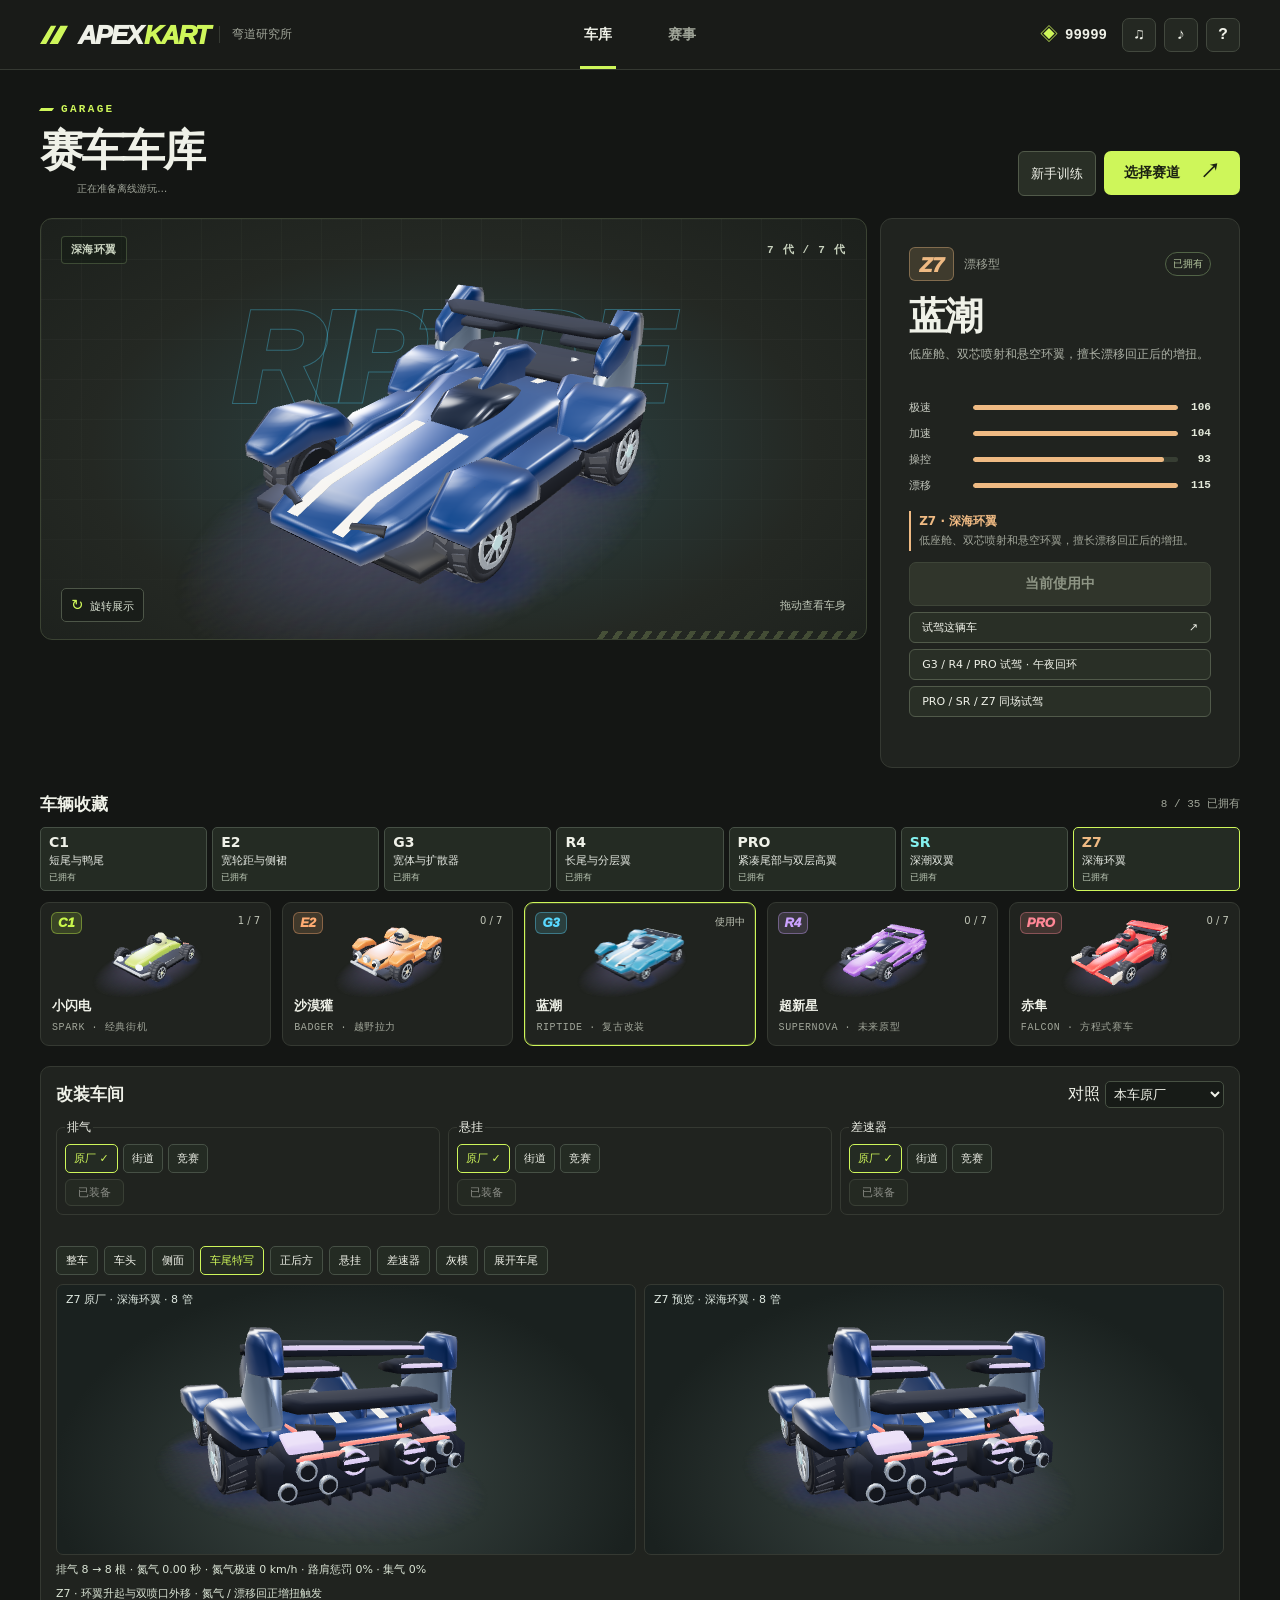
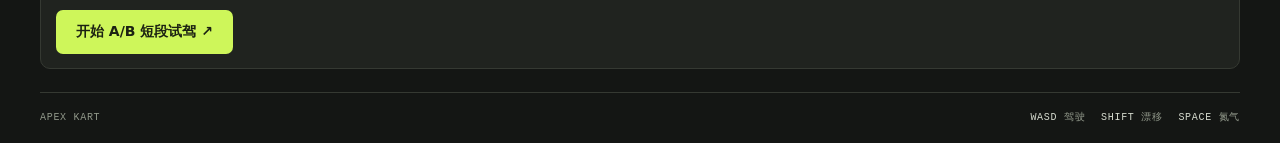
==== index.html @ 08118ad1 "Show rolling FPS and frame interval stats in both mobile builds" ====
<!doctype html>
<html lang="zh-CN">
<head>
  <meta charset="utf-8">
  <meta name="viewport" content="width=device-width,initial-scale=1,viewport-fit=cover">
  <meta name="theme-color" content="#141614">
  <meta name="apple-mobile-web-app-capable" content="yes">
  <meta name="description" content="弯道研究所，原创街机卡丁车游戏。挑选赛车，在六条赛道上漂移、攒氮气，刷新圈速。">
  <title>弯道研究所 · Z7 满金币试玩</title>
  <link rel="manifest" href="manifest.webmanifest">
  <link rel="stylesheet" href="style.css">
  <script defer src="kart.js"></script>
  <script defer src="track-visual.js"></script>
  <script defer src="scene.js"></script>
  <script defer src="render.js"></script>
  <script defer src="music.js"></script>
  <script defer src="session.js"></script>
  <script defer src="playtest.js"></script>
  <script defer src="game.js"></script>
</head>
<body data-frame-build="after">
  <div id="garage">
    <p id="save-status" class="save-status" role="status" hidden></p>
    <header class="masthead">
      <div class="header-inner">
        <a href="#garage" class="brand" aria-label="弯道研究所首页"><i class="brand-mark" aria-hidden="true"></i><b>APEX<span>KART</span></b><span class="brand-cn">弯道研究所</span></a>
        <nav aria-label="主菜单"><button class="nav-tab active" data-page="garage-page">车库</button><button class="nav-tab" data-page="track-page">赛事</button></nav>
        <div class="account"><span class="credit" title="车库点数"><i aria-hidden="true">◈</i><b id="credits">120</b></span><button id="music" class="icon-btn" title="背景音乐" aria-label="背景音乐">♫</button><button id="sound" class="icon-btn" title="比赛音效" aria-label="开启声音" aria-pressed="false"><span aria-hidden="true">♪</span></button><button id="help" class="icon-btn" title="操作说明" aria-label="操作说明">?</button></div>
      </div>
    </header>

    <main class="shell">
      <section id="garage-page" aria-labelledby="garage-title">
        <div class="section-heading">
          <div><p class="eyebrow"><i></i> GARAGE</p><h1 id="garage-title">赛车车库</h1><p id="offline-status" class="small-note" role="status">正在准备离线游玩…</p></div>
          <div class="heading-actions"><button class="secondary" id="full-play" hidden>全屏游玩</button><button class="secondary" id="training">新手训练</button><button class="primary heading-action" id="quick-race">选择赛道 <span aria-hidden="true">↗</span></button></div>
        </div>
        <div class="showroom">
          <div class="stage" id="stage">
            <div class="stage-grid" aria-hidden="true"></div>
            <div id="hero-code" class="hero-code" aria-hidden="true">SPARK</div>
            <canvas id="hero-car" aria-label="车辆三维展示"></canvas>
            <div class="stage-top"><span id="stage-style">经典街机</span><span id="stage-index">1 代 / 7 代</span></div>
            <div class="stage-bottom"><button id="rotate" class="turn-btn" title="自动旋转车辆" aria-pressed="false"><span aria-hidden="true">↻</span> 旋转展示</button><span class="drag-tip">拖动查看车身</span></div>
          </div>
          <article class="spec" aria-labelledby="car-name">
            <div class="spec-top"><span class="rank" id="car-tier">C1</span><span id="car-kind">均衡型</span><span class="owned" id="car-owned">已拥有</span></div>
            <h2 id="car-name">小闪电</h2><p id="car-desc" class="description"></p>
            <dl id="stats" class="stats"></dl>
            <div class="car-upgrade"><b id="car-feature"></b><span id="car-effect"></span></div>
            <button id="equip" class="primary equip" type="button"></button>
            <button id="test-drive" class="secondary test-drive" type="button">试驾这辆车 <span aria-hidden="true">↗</span></button>
            <button id="generation-drive" class="secondary test-drive" type="button" hidden></button>
            <button id="flagship-drive" class="secondary test-drive" type="button" hidden>PRO / SR / Z7 同场试驾</button>
            <p id="garage-note" class="small-note" aria-live="polite"></p>
          </article>
        </div>
        <div class="collection-heading"><h2>车辆收藏</h2><span id="collection-count">1 / 35 已拥有</span></div>
        <div id="generations" class="generations" aria-label="车系代际" hidden></div>
        <div class="car-grid" id="car-grid" aria-label="车型列表"></div>
        <section class="workshop" aria-labelledby="workshop-title">
          <div class="collection-heading"><h2 id="workshop-title">改装车间</h2><label>对照 <select id="compare-base" aria-label="对照车型"><option value="factory">本车原厂</option></select></label></div>
          <div id="part-slots" class="part-slots"></div>
          <p id="part-status" class="part-status" role="status"></p>
          <div class="compare-views" id="compare-views" aria-label="对照镜头">
            <button type="button" data-view="whole" aria-pressed="false">整车</button>
            <button type="button" data-view="front" aria-pressed="false">车头</button>
            <button type="button" data-view="side" aria-pressed="false">侧面</button>
            <button type="button" data-view="rear" aria-pressed="true">车尾特写</button>
            <button type="button" data-view="straight" aria-pressed="false">正后方</button>
            <button type="button" data-view="suspension" aria-pressed="false">悬挂</button>
            <button type="button" data-view="differential" aria-pressed="false">差速器</button>
            <button type="button" id="compare-grey" aria-pressed="false">灰模</button>
            <button type="button" id="tail-preview" aria-pressed="false">展开车尾</button>
          </div>
          <div class="compare-cars">
            <figure><figcaption id="compare-before-label"></figcaption><canvas id="compare-before" aria-label="基准配置后视图"></canvas></figure>
            <figure><figcaption id="compare-after-label"></figcaption><canvas id="compare-after" aria-label="当前预览配置后视图"></canvas></figure>
          </div>
          <p id="compare-stats" class="compare-stats"></p>
          <p id="tail-rig-note" class="compare-stats"></p>
          <button id="compare-drive" class="primary" type="button">开始 A/B 短段试驾 ↗</button>
        </section>
      </section>

      <section id="track-page" hidden aria-labelledby="track-title">
        <div class="section-heading"><div><p class="eyebrow"><i></i> RACE SELECT</p><h1 id="track-title">选择赛道</h1></div><span class="equipped" id="equipped"></span></div>
        <div class="mode-picker" aria-label="竞赛模式"><button data-mode="race" aria-pressed="true"><b>大奖赛</b><span>6 车 · 3 圈</span></button><button data-mode="solo" aria-pressed="false"><b>计时挑战</b><span>单人 · 2 圈</span></button><button data-mode="cup" aria-pressed="false"><b>三站杯赛</b><span>6 车 · 每站 1 圈</span></button></div>
        <label id="difficulty-picker" class="difficulty-picker">AI 难度<select id="race-difficulty"><option value="rookie">入门</option><option value="club">进阶</option><option value="pro">专家</option></select></label>
        <div id="track-grid" class="track-grid" aria-label="赛道列表"></div>
        <div class="track-footer"><div><b id="track-selected"></b><p id="track-record"></p></div><button class="primary" id="start-race">发车 <span aria-hidden="true">→</span></button></div>
      </section>
      <footer class="footer"><span>APEX KART</span><span><kbd>WASD</kbd> 驾驶 <kbd>SHIFT</kbd> 漂移 <kbd>SPACE</kbd> 氮气</span></footer>
    </main>
  </div>

  <section id="race-screen" class="race-screen" hidden aria-label="竞速赛场">
    <canvas id="race-canvas" aria-label="赛道画面"></canvas>
    <div class="speed-streaks" aria-hidden="true"><i></i><i></i><i></i><i></i><i></i><i></i></div>
    <div class="hud">
      <div class="race-top">
        <div class="race-tag"><small id="race-track"></small><div><b id="lap">1 / 3</b><span>圈</span></div></div>
        <div class="race-time"><small>用时</small><b id="timer">00:00.00</b></div>
        <div class="race-tag position"><small id="place-label">名次</small><div><b id="place">6</b><span id="place-total">/ 6</span></div></div>
        <button class="icon-btn race-pause" id="pause" aria-label="暂停">Ⅱ</button>
      </div>
      <div class="race-progress" aria-hidden="true"><div id="race-progress"></div></div>
      <p class="trial-hint" id="trial-hint" hidden></p>
      <div class="sector-hud" id="sector-hud" hidden><span id="sector-label"></span><b id="sector-delta"></b></div>
      <button class="ghost-toggle" id="ghost-toggle" aria-pressed="true" hidden>幽灵车 <kbd>G</kbd></button>
      <canvas id="race-map" class="race-map" aria-label="赛道小地图"></canvas>
      <div id="countdown" class="countdown"></div>
      <div id="race-message" class="race-message" aria-live="polite"></div>
      <div class="race-bottom">
        <div class="nitro"><div><b>氮气</b><span id="tanks">◇ ◇</span></div><div class="nitro-track"><div id="nitro-bar"></div></div><span class="nitro-hint" id="nitro-hint">按住 Shift + 转向蓄气</span>
          <div class="wake-hud" id="wake-hud" hidden><span id="wake-label"></span><div class="wake-meter" role="meter" aria-label="尾流蓄势" aria-valuemin="0" aria-valuemax="100" aria-valuenow="0" id="wake-meter"><i></i></div></div>
        </div>
        <div class="speed"><b id="speed">000</b><span>KM/H</span></div>
      </div>
    </div>
    <div class="touch-controls" aria-label="触屏操作">
      <div class="drive-steering"><button data-key="ArrowLeft" aria-label="向左"><i aria-hidden="true"></i></button><button data-key="ArrowRight" aria-label="向右"><i aria-hidden="true"></i></button></div>
      <div class="drive-actions"><button data-key="ArrowDown">刹车</button><button data-key="Space">氮气</button><button class="drift-pedal" data-key="ShiftLeft">漂移</button><button class="gas" data-key="ArrowUp">油门</button></div>
    </div>
  </section>

  <dialog id="dialog" aria-labelledby="dialog-title"><div id="dialog-content"></div></dialog>
</body>
</html>
---- style.css ----
:root{color-scheme:dark;--page:#141614;--panel:#20231f;--line:#353932;--dim:#a0a599;--paper:#eff1e8;--acid:#cef65a;--mono:'IBM Plex Mono',Consolas,monospace;--sans:Inter,'Microsoft YaHei','PingFang SC',system-ui,sans-serif;background:var(--page);color:var(--paper);font-family:var(--sans)}
*{box-sizing:border-box}body{margin:0}button,a{-webkit-tap-highlight-color:transparent}button{font:inherit;color:inherit;cursor:pointer}button:focus-visible,a:focus-visible{outline:2px solid var(--acid);outline-offset:4px}button:disabled{cursor:default}a{color:inherit;text-decoration:none}h1,h2,p,dl,dd{margin:0}[hidden]{display:none!important}.masthead{height:70px;border-bottom:1px solid var(--line);background:#191b18}.header-inner,.shell{width:min(1232px,calc(100% - 80px));margin:auto}.header-inner{height:100%;display:grid;grid-template-columns:1fr auto 1fr;align-items:center;gap:24px}.brand{display:flex;align-items:center;gap:10px;width:max-content}.brand b{font:italic 1000 26px/1 Arial,sans-serif;letter-spacing:-1.7px}.brand b span{color:var(--acid);margin-left:2px}.brand-mark{width:28px;height:24px;background:var(--acid);clip-path:polygon(0 90%,39% 14%,58% 14%,22% 90%,34% 90%,73% 14%,100% 14%,64% 90%)}.brand-cn{color:var(--dim);font-size:12px;padding-left:12px;border-left:1px solid var(--line);white-space:nowrap}.header-inner nav{display:flex;align-self:stretch;gap:20px}.nav-tab{position:relative;padding:0 18px;background:none;border:0;font-size:14px;font-weight:700;color:var(--dim);white-space:nowrap}.nav-tab.active{color:var(--paper)}.nav-tab.active:after{content:'';position:absolute;bottom:0;left:14px;right:14px;height:3px;background:var(--acid)}.account{display:flex;justify-self:end;align-items:center;gap:8px}.credit{display:flex;align-items:center;gap:7px;margin-right:7px;font-family:var(--mono);font-size:14px}.credit i{font:normal 18px/1 var(--mono);color:var(--acid)}.icon-btn{width:34px;height:34px;border:1px solid #42483e;border-radius:7px;background:#242822;font:700 16px/1 var(--mono);display:grid;place-items:center}.icon-btn:hover,.turn-btn:hover{border-color:var(--acid);color:var(--acid)}.icon-btn[aria-pressed=true]{color:var(--acid)}
.shell{padding:31px 0 0}.section-heading{display:flex;align-items:end;justify-content:space-between;gap:12px;margin-bottom:22px}.eyebrow{color:var(--acid);font:700 11px/1.5 var(--mono);letter-spacing:.21em;display:flex;align-items:center;gap:8px;margin-bottom:8px}.eyebrow i{display:block;width:13px;height:3px;transform:skewX(-35deg);background:currentColor}.section-heading h1{font-size:clamp(28px,4vw,43px);line-height:1.13;letter-spacing:-.045em}.primary{min-height:44px;padding:0 19px;border:1px solid transparent;border-radius:7px;background:var(--acid);color:#1b2112;font-weight:800;font-size:14px;display:inline-flex;align-items:center;justify-content:center;gap:20px;white-space:nowrap}.primary:hover:not(:disabled){background:#e3ff92}.primary span{font:700 20px/1 var(--mono)}.primary:disabled{color:#8e9585;background:#30352b;border-color:#3e4538}.heading-action{margin-bottom:1px}
.showroom{display:grid;grid-template-columns:minmax(0,1fr) minmax(255px,30%);gap:13px}.stage{--car-color:#c9f74b;isolation:isolate;position:relative;min-width:0;height:clamp(334px,33vw,442px);overflow:hidden;border:1px solid #3b4333;border-radius:12px;background:radial-gradient(ellipse at 50% 55%,color-mix(in srgb,var(--car-color) 17%,#252a25),#242823 62%,#1c201c 100%);transition:background .2s}.stage-grid{position:absolute;inset:0;background-image:linear-gradient(#d3e4c50c 1px,transparent 1px),linear-gradient(90deg,#d3e4c50c 1px,transparent 1px);background-size:40px 40px;mask-image:linear-gradient(#000b,#0006 78%,transparent)}.stage:after{content:'';position:absolute;bottom:0;right:0;width:33%;height:8px;background:repeating-linear-gradient(125deg,transparent 0 7px,#d6f68e31 7px 12px);pointer-events:none}.hero-code{position:absolute;top:18%;width:100%;text-align:center;font:italic 1000 clamp(58px,10vw,145px)/1 Arial,sans-serif;letter-spacing:-.085em;color:transparent;-webkit-text-stroke:1px color-mix(in srgb,var(--car-color) 34%,transparent);white-space:nowrap;transform:translateX(-1%);pointer-events:none}.hero-code.long{font-size:clamp(45px,7.8vw,108px)}#hero-car{width:100%;height:100%;position:absolute;inset:0;touch-action:pan-y;cursor:grab}#hero-car:active{cursor:grabbing}.stage-top,.stage-bottom{display:flex;justify-content:space-between;position:absolute;left:20px;right:20px;pointer-events:none;align-items:center}.stage-top{top:17px;color:#c9d3bf;font:600 11px/1.3 var(--mono);letter-spacing:.11em}.stage-top span:first-child{padding:6px 9px;border:1px solid #c8f1a036;border-radius:4px;background:#111a1166;letter-spacing:.04em}.stage-bottom{bottom:17px}.turn-btn{pointer-events:auto;padding:7px 9px;border:1px solid #4d5648;border-radius:5px;background:#171b17c9;color:#d8e0d1;font-size:11px}.turn-btn span{display:inline-block;margin-right:3px;color:var(--acid);font-size:15px}.turn-btn[aria-pressed=true]{border-color:var(--acid)}.drag-tip{font-size:11px;color:#bbc3b4}
.spec{border:1px solid var(--line);border-radius:12px;background:var(--panel);padding:clamp(17px,2.2vw,29px);display:flex;flex-direction:column;min-width:0}.spec-top{display:flex;align-items:center;gap:10px;font-size:12px;color:var(--dim);white-space:nowrap}.rank{display:grid;place-items:center;width:37px;height:34px;border-radius:6px;background:color-mix(in srgb,var(--tier,var(--acid)) 14%,#22261f);color:var(--tier,var(--acid));border:1px solid color-mix(in srgb,var(--tier,var(--acid)) 38%,transparent);font:italic 1000 23px/1 Arial,sans-serif}.owned{margin-left:auto;font-size:10px;color:#b2c49c;border:1px solid #526447;border-radius:20px;padding:4px 7px}.owned.locked{color:#bdb4a1;border-color:#534e43}.spec h2{font-size:clamp(25px,3vw,40px);line-height:1.15;letter-spacing:-.05em;margin:13px 0 7px}.description{font-size:12px;line-height:1.65;color:#acb1a6;min-height:39px}.stats{display:grid;gap:11px;margin:16px 0 18px}.stats>div{display:grid;grid-template-columns:55px 1fr 24px;align-items:center;gap:9px;font-size:11px;color:#c4c8be}.stats dd:last-child{justify-self:end;font:600 11px/1 var(--mono);color:#e3e9da}.stat-bar{height:5px;border-radius:5px;background:#373e33;overflow:hidden}.stat-bar i{display:block;height:100%;border-radius:5px;background:var(--tier,var(--acid))}.equip{width:100%;margin-top:auto}.small-note{min-height:14px;margin-top:8px;text-align:center;font-size:10px;color:var(--dim)}
.collection-heading{display:flex;justify-content:space-between;align-items:center;margin:25px 0 11px}.collection-heading h2{font-size:17px}.collection-heading>span{font:11px/1 var(--mono);color:var(--dim)}.car-grid,.track-grid{display:grid;grid-template-columns:repeat(4,minmax(0,1fr));gap:11px}.car-card{position:relative;min-width:0;text-align:left;border:1px solid var(--line);border-radius:9px;overflow:hidden;background:#20231f;padding:0 11px 11px}.car-card:hover,.track-card:hover{border-color:#a3b180}.car-card[aria-pressed=true],.track-card[aria-pressed=true]{border-color:var(--acid);box-shadow:inset 0 0 0 1px #cef65a29}.car-card canvas{display:block;width:100%;height:94px}.car-card .rank{position:absolute;top:9px;left:10px;width:24px;height:22px;font-size:15px}.car-card .card-state{position:absolute;top:12px;right:10px;color:#c0c5b7;font-size:10px}.car-card strong{display:block;font-size:13px}.car-card small{font:10px/1 var(--mono);color:var(--dim);letter-spacing:.06em}.footer{display:flex;justify-content:space-between;gap:8px;padding:17px 0;margin-top:23px;border-top:1px solid var(--line);color:#909789;font:10px/1.65 var(--mono);letter-spacing:.07em}.footer kbd{color:#d6dbcf;margin-left:9px}
.equipped{font-size:12px;color:var(--dim)}.mode-picker{display:flex;gap:8px;margin:0 0 17px}.mode-picker button{display:flex;align-items:center;gap:13px;padding:10px 14px;border:1px solid var(--line);border-radius:7px;background:var(--panel);font-size:13px}.mode-picker button[aria-pressed=true]{border-color:#a4bc61;color:var(--acid)}.mode-picker span{font-size:11px;color:var(--dim)}.track-grid{grid-template-columns:repeat(3,minmax(0,1fr))}.track-card{text-align:left;padding:0;background:var(--panel);border:1px solid var(--line);border-radius:10px;overflow:hidden;min-width:0}.track-card canvas{width:100%;height:clamp(130px,19vw,250px);display:block}.track-card>div{padding:14px;display:flex;align-items:center;justify-content:space-between;gap:6px}.track-card strong{font-size:17px}.track-card small{display:block;color:var(--dim);font:10px/1.5 var(--mono);margin-top:3px}.difficulty{border:1px solid var(--line);color:var(--track);font-size:11px;padding:4px 6px;border-radius:4px;white-space:nowrap}.track-footer{display:flex;align-items:center;justify-content:space-between;margin-top:15px;padding:14px 16px;background:var(--panel);border:1px solid var(--line);border-radius:9px}.track-footer p{font-size:11px;color:var(--dim);margin-top:5px}
.race-screen{position:fixed;inset:0;overflow:hidden;background:#141a22;user-select:none;touch-action:none}.race-screen>canvas{width:100%;height:100%;display:block}.hud{position:absolute;inset:0;pointer-events:none;font-variant-numeric:tabular-nums}.race-top,.race-bottom{position:absolute;left:clamp(12px,3vw,36px);right:clamp(12px,3vw,36px);display:flex;align-items:start;justify-content:space-between;gap:8px}.race-top{top:max(16px,env(safe-area-inset-top))}.race-bottom{bottom:max(24px,env(safe-area-inset-bottom));align-items:end}.race-tag,.race-time,.nitro,.speed{padding:8px 13px;border:1px solid #ffffff42;border-radius:8px;background:#161b20d9;box-shadow:0 3px 14px #1114}.race-tag small,.race-time small{display:block;color:#dbdfdb;font-size:10px}.race-tag b,.race-time b,.speed b{font:italic 1000 clamp(20px,4vw,34px)/1.1 Arial,sans-serif}.race-tag span,.speed span{margin-left:5px;font:600 10px/1 var(--mono);color:#dce4d5}.race-time{text-align:center;position:absolute;left:50%;transform:translateX(-50%)}.position{margin-left:auto;text-align:right}.race-pause{pointer-events:auto;background:#161b20e0;border-color:#ffffff42;width:38px;height:38px}.race-progress{position:absolute;top:max(82px,calc(env(safe-area-inset-top) + 70px));left:50%;transform:translateX(-50%);height:4px;width:min(180px,25vw);border-radius:3px;background:#181b22b8}.race-progress>div,.nitro-track>div{height:100%;border-radius:3px;width:0;background:var(--acid)}.countdown{position:absolute;top:36%;width:100%;text-align:center;color:var(--acid);text-shadow:0 3px 1px #232615,0 8px 20px #000b;font:italic 1000 clamp(64px,16vw,160px)/1 Arial,sans-serif}.race-message{position:absolute;top:59%;width:100%;text-align:center;font:900 clamp(15px,3vw,26px)/1 var(--sans);color:#ffedaa;text-shadow:1px 2px 3px #111,0 0 10px #111}.nitro{width:clamp(155px,23vw,248px)}.nitro>div:first-child{display:flex;align-items:center;justify-content:space-between;font-size:12px}.nitro>div:first-child span{font:700 16px/1 var(--mono);color:var(--acid);letter-spacing:.05em}.nitro-track{height:6px;background:#505752;border-radius:3px;margin:6px 0}.nitro-hint{color:#c3ccbf;font-size:10px}.speed b{font-size:clamp(29px,6vw,56px);color:var(--acid)}.touch-controls{display:none;position:absolute;left:10px;right:10px;bottom:max(10px,env(safe-area-inset-bottom));justify-content:space-between;gap:5px}.touch-controls>div{display:flex;gap:5px}.touch-controls button{touch-action:none;width:clamp(36px,10.6vw,59px);height:clamp(42px,12vw,63px);padding:0;border:1px solid #ffffff6b;border-radius:8px;background:#1d2223d9;color:#fff;font-size:11px;font-weight:800}.touch-controls button.gas,.touch-controls button.held{background:var(--acid);color:#1b2112}
dialog{width:min(470px,calc(100% - 28px));max-height:calc(100% - 28px);color:var(--paper);background:#20241f;border:1px solid #58634d;border-radius:12px;padding:25px;box-shadow:0 20px 100px #000a}dialog::backdrop{background:#080c0ac4;backdrop-filter:blur(5px)}dialog h2{font-size:26px;margin:5px 0 13px}dialog p{color:#bfc6b9;font-size:13px;line-height:1.6}dialog dl{margin:13px 0;display:grid;gap:9px}dialog dl div{display:flex;gap:8px;justify-content:space-between;border-bottom:1px solid var(--line);padding-bottom:7px;font-size:13px}dialog dl dd{color:var(--acid);font:700 13px var(--mono)}.dialog-actions{display:flex;flex-wrap:wrap;justify-content:end;gap:7px;margin-top:19px}.secondary{min-height:42px;padding:0 12px;border:1px solid #515a4a;background:#292f26;border-radius:6px;font-size:13px}.secondary:hover{border-color:var(--acid)}.toast{color:#ffb47f!important}
@media(max-width:900px){.header-inner,.shell{width:calc(100% - 40px)}.header-inner{gap:12px}.brand-cn{display:none}.stage{height:350px}.spec{padding:16px}.hero-code{top:22%}}
@media(max-width:650px){.masthead{height:54px}.header-inner,.shell{width:calc(100% - 24px)}.brand{gap:3px}.brand b{font-size:18px;letter-spacing:-1px}.brand-mark{width:19px;height:18px}.header-inner{gap:3px}.header-inner nav{gap:1px}.nav-tab{padding:0 8px;font-size:12px}.nav-tab.active:after{left:7px;right:7px}.account{gap:4px}.credit{gap:3px;margin-right:2px;font-size:11px}.credit i{font-size:14px}.icon-btn{width:27px;height:27px;font-size:13px}.shell{padding-top:20px}.section-heading{margin-bottom:13px}.primary{padding:0 11px;gap:8px;min-height:38px;font-size:12px}.showroom{grid-template-columns:1fr;gap:8px}.stage{height:clamp(242px,68vw,365px)}.stage-top,.stage-bottom{left:11px;right:11px}.stage-top{top:11px}.stage-bottom{bottom:11px}.hero-code{font-size:16vw;top:24%}.hero-code.long{font-size:11vw}.spec{padding:13px}.spec h2{margin:8px 0 4px}.description{min-height:0}.stats{margin:12px 0;gap:8px}.small-note{margin-top:5px;min-height:12px}.collection-heading{margin-top:18px}.car-grid{grid-template-columns:repeat(2,minmax(0,1fr));gap:7px}.car-card canvas{height:80px}.track-grid{grid-template-columns:1fr;gap:7px}.track-card{display:grid;grid-template-columns:38% minmax(0,1fr);align-items:stretch}.track-card canvas{height:92px}.track-card>div{padding:8px}.track-card strong{font-size:14px}.track-card small{font-size:9px}.mode-picker button{gap:8px;padding:8px;font-size:12px}.mode-picker span,.equipped{font-size:10px}.footer{letter-spacing:0}}
@media(pointer:coarse),(max-width:650px){.touch-controls{display:flex}.race-bottom{bottom:max(72px,calc(env(safe-area-inset-bottom) + 66px))}}
@media(prefers-reduced-motion:reduce){*,*:before,*:after{scroll-behavior:auto!important;transition:none!important}}
.rank{width:auto;min-width:45px;padding:0 6px;font-size:21px}.car-card .rank{width:auto;min-width:29px;font-size:13px}.car-grid{grid-template-columns:repeat(5,minmax(0,1fr))}.track-card small{font:11px/1.5 var(--sans)}
@media(max-width:650px){.car-grid{grid-template-columns:repeat(2,minmax(0,1fr))}.track-card small{font-size:10px}}
.race-3d{position:absolute;inset:0;pointer-events:none}
.car-upgrade{display:grid;gap:3px;border-left:2px solid var(--tier,var(--acid));padding:2px 8px;margin:0 0 11px;font-size:11px;color:var(--dim);line-height:1.4}.car-upgrade b{color:var(--tier,var(--acid));font-size:12px}.race-message[data-contact=rail]{color:#ffc77c}.race-message[data-contact=curb]{color:#f2e5c1}
.test-drive{display:flex;align-items:center;justify-content:space-between;min-height:31px;margin-top:6px;font-size:11px}
.workshop{margin:20px 0;padding:0 15px 14px;background:#20231f;border:1px solid var(--line);border-radius:10px}.workshop .collection-heading{margin-top:14px}.workshop select{background:#171b17;color:var(--paper);border:1px solid #475143;padding:4px;border-radius:5px}.part-slots{display:grid;grid-template-columns:repeat(3,1fr);gap:8px}.part-slot{min-width:0;border:1px solid var(--line);border-radius:7px;padding:8px;margin:0}.part-slot legend{font-size:12px;color:var(--paper)}.part-options,.generations{display:flex;gap:5px;flex-wrap:wrap}.generations{margin:0 0 11px}.part-options button,.generations button{background:#242b23;border:1px solid #465045;border-radius:5px;padding:6px 8px;font-size:11px}.part-options button[aria-pressed=true],.generations button[aria-pressed=true]{border-color:var(--acid);color:var(--acid)}.part-slot .secondary{min-height:27px;margin-top:6px;font-size:11px}.part-slot button:disabled{opacity:.52}.part-status,.compare-stats{font-size:11px;color:#d9e3d4;min-height:17px;margin:7px 0}.compare-cars{display:grid;grid-template-columns:1fr 1fr;gap:8px}.compare-cars figure{margin:0;background:radial-gradient(ellipse at 50% 73%,#3b4744,#1a211f 72%);border:1px solid var(--line);border-radius:7px;overflow:hidden}.compare-cars figcaption{padding:7px 9px;color:#dee8e0;font-size:11px}.compare-cars canvas{display:block;width:100%;height:clamp(125px,20vw,240px)}@media(max-width:650px){.part-slots{grid-template-columns:1fr}.workshop{padding:0 8px 9px}.compare-cars canvas{height:110px}}
.sector-hud{position:absolute;top:91px;left:50%;transform:translateX(-50%);display:flex;gap:9px;align-items:center;padding:5px 9px;background:#131b26e5;border:1px solid #99d4e449;border-radius:5px;color:#e3edf4;font-size:11px;white-space:nowrap}.sector-hud b{font-family:Consolas,monospace;color:#9adfed}.sector-hud b[data-pace=fast],.sector-results [data-pace=fast]{color:#b8ee72}.sector-hud b[data-pace=slow],.sector-results [data-pace=slow]{color:#ffc18e}.ghost-toggle{position:absolute;right:clamp(12px,3vw,36px);top:max(206px,calc(env(safe-area-inset-top) + 194px));pointer-events:auto;background:#131b26eb;color:#9adfed;border:1px solid #99d4e459;border-radius:5px;padding:6px 8px;font-size:11px}.ghost-toggle[aria-pressed=false]{color:#a7b3bd}.ghost-toggle kbd{margin-left:3px}.sector-results{width:100%;font-size:11px;border-collapse:collapse;margin:10px 0;color:#e3edf4}.sector-results caption{text-align:left;font-weight:700;margin-bottom:5px}.sector-results td,.sector-results th{padding:3px 6px;border-bottom:1px solid #ffffff1c;text-align:right}.sector-results td:first-child,.sector-results th:first-child{text-align:left}.sector-results td:nth-child(n+2){font-family:Consolas,monospace}
@media(max-width:650px){.sector-hud{top:79px}.ghost-toggle{top:160px}.ghost-toggle kbd{display:none}}
.race-map{position:absolute;right:clamp(12px,3vw,36px);top:max(92px,calc(env(safe-area-inset-top) + 80px));width:142px;height:108px;border:1px solid #ffffff2e;border-radius:8px;background:#111820aa;box-shadow:0 3px 14px #1113}
@media(max-width:650px){.race-map{top:74px;width:99px;height:79px}}
.compare-views{display:flex;gap:6px;flex-wrap:wrap;margin:0 0 9px}.compare-views button{background:#242b23;border:1px solid #465045;border-radius:5px;padding:6px 9px;font-size:11px}.compare-views button[aria-pressed=true]{border-color:var(--acid);color:var(--acid)}.trial-hint{position:absolute;top:94px;left:50%;transform:translateX(-50%);background:#131b26de;border:1px solid #99d4e449;border-radius:5px;padding:5px 9px;color:#e3edf4;font-size:11px;white-space:nowrap}.trial-actions{justify-content:flex-start}@media(max-width:650px){.trial-hint{top:79px;max-width:98%;font-size:10px}}
.speed-streaks{display:none;position:absolute;inset:0;pointer-events:none;overflow:hidden}
.race-screen[data-boost=active] .speed-streaks{display:block}
.speed-streaks i{position:absolute;top:var(--y);left:var(--x);width:15vw;height:1px;background:linear-gradient(90deg,transparent,#cbecffb0,transparent);transform:rotate(var(--angle));animation:streak .42s linear infinite;animation-delay:var(--delay)}
.speed-streaks i:nth-child(1){--x:-3%;--y:28%;--angle:19deg;--delay:-.06s}.speed-streaks i:nth-child(2){--x:88%;--y:33%;--angle:-17deg;--delay:-.19s}
.speed-streaks i:nth-child(3){--x:-3%;--y:73%;--angle:-31deg;--delay:-.31s}.speed-streaks i:nth-child(4){--x:91%;--y:70%;--angle:28deg;--delay:-.13s}
.speed-streaks i:nth-child(5){--x:3%;--y:91%;--angle:-39deg;--delay:-.22s}.speed-streaks i:nth-child(6){--x:83%;--y:91%;--angle:39deg;--delay:-.35s}
@keyframes streak{0%,100%{opacity:0;scale:.65 1}46%{opacity:.64;scale:1.2 1}}
.tank-ready{text-shadow:0 0 9px #e8ff9c;color:#efffb4!important}
@media(prefers-reduced-motion:reduce){.race-screen[data-boost=active] .speed-streaks{display:none}}
.music-picker{display:grid;gap:8px;margin:12px 0 17px;font-weight:700;font-size:13px}
.music-picker select{width:100%;padding:10px;border:1px solid #66716a;border-radius:6px;background:#252b27;color:#f2f4ec;font:inherit}
.music-import{display:grid;gap:5px;font-size:12px;color:#d5ddd3}
.music-import input{font:inherit;max-width:100%}
@media(max-width:500px){.account{gap:4px}.account .icon-btn{width:30px;height:30px}}
.generations button{flex:1;min-width:100px;display:grid;gap:3px;text-align:left}
.generations button b{font-size:14px}.generations button span{color:#e5e9e2}.generations button small{color:#b8c4b2}
.generations button b{color:var(--generation-color,inherit)}
.race-message[data-contact=kart]{color:#ffd496}
.wake-hud{margin-top:6px;display:grid;grid-template-columns:1fr 42%;column-gap:7px;align-items:center;color:var(--wake-tint,#78e9ff);font-size:10px}
.wake-hud[hidden]{display:none}.wake-hud[data-state=ready],.wake-hud[data-state=burst]{font-weight:800}
.wake-meter{height:4px;background:#4a5863;border-radius:4px;overflow:hidden}.wake-meter i{display:block;width:var(--wake-fill,0%);height:100%;background:var(--wake-tint,#78e9ff)}
.save-status{margin:0 auto;padding:10px 20px;background:#3a2519;color:#ffdfba;font-size:13px;text-align:center}
.heading-actions{display:flex;flex-wrap:wrap;justify-content:flex-end;gap:8px}
.difficulty-picker{display:flex;align-items:center;gap:8px;margin:0 0 12px;font-size:13px}
.difficulty-picker select{padding:6px 10px;border:1px solid #66716a;border-radius:5px;background:#252b27;color:#f2f4ec}
.lesson-list{display:grid;gap:8px;margin:12px 0}
.lesson-list button{display:flex;justify-content:space-between;align-items:center;text-align:left;min-height:44px}
@media(max-height:450px) and (orientation:landscape){.race-message{top:55%}.trial-hint{max-width:54vw;white-space:normal;text-align:center}.race-map{opacity:.8}}
@media(pointer:coarse){
  .touch-controls{left:max(10px,env(safe-area-inset-left));right:max(10px,env(safe-area-inset-right))}
  .race-top,.race-bottom{left:max(12px,env(safe-area-inset-left));right:max(12px,env(safe-area-inset-right))}
  .race-pause{min-width:44px;min-height:44px}
}
@media(max-height:450px) and (orientation:landscape){
  .touch-controls button{width:clamp(44px,7.5vw,59px);height:clamp(44px,15dvh,55px)}
  .race-bottom{bottom:max(66px,calc(env(safe-area-inset-bottom) + 58px))}
  .race-map{max-width:19vw;max-height:24dvh}
}
.mode-picker{flex-wrap:wrap}
.cup-stages{margin:10px 0;padding-inline-start:1.4em;font-size:13px;color:var(--dim)}
.cup-stages li+li{margin-top:4px}
.cup-record{padding:7px 9px;border-inline-start:2px solid var(--acid);background:#b8ee7212}

.race-screen,.race-screen *{
  -webkit-user-select:none;
  user-select:none;
  -webkit-touch-callout:none;
  -webkit-tap-highlight-color:transparent;
}
.touch-controls,.touch-controls *{touch-action:none}
.race-screen[data-throttle=auto] .touch-controls .gas{display:none}
.drive-steering i{
  display:block;
  width:13px;
  height:13px;
  margin:auto;
  border-right:3px solid currentColor;
  border-top:3px solid currentColor;
  transform:translateX(-2px) rotate(45deg);
}
.drive-steering [data-key=ArrowLeft] i{
  transform:translateX(2px) rotate(-135deg);
}

@media(pointer:coarse),(max-width:650px){
  .race-screen{
    --drive-inset:12px;
    --drive-bottom:max(12px,calc(env(safe-area-inset-bottom) + 5px));
    --pedal-height:clamp(46px,12vw,57px);
    --pedal-width:clamp(43px,11vw,56px);
    height:100dvh;
  }
  .race-top,.race-bottom,.touch-controls{
    left:max(var(--drive-inset),calc(env(safe-area-inset-left) + 8px));
    right:max(var(--drive-inset),calc(env(safe-area-inset-right) + 8px));
  }
  .race-top{
    top:max(9px,calc(env(safe-area-inset-top) + 5px));
    gap:6px;
    align-items:center;
  }
  .race-tag,.race-time,.nitro,.speed{
    border:0;
    border-radius:4px;
    background:linear-gradient(112deg,#111b2ddc,#0b142389);
    box-shadow:0 2px 9px #0003;
    padding:4px 8px;
  }
  .race-tag{border-left:2px solid #d4ecf883}
  .race-tag.position{border-left:0;border-right:2px solid var(--acid)}
  .race-tag small{font-size:10px;line-height:1.15}
  .race-tag b,.race-time b{font-size:23px}
  .race-time{padding:5px 9px;border-bottom:2px solid #e6edf576}
  .race-time small{display:none}
  .race-pause{
    min-width:44px;min-height:44px;
    border:1px solid #d1e5f25e;
    border-radius:9px;
    background:#0c182acf;
  }
  .race-progress{
    top:max(56px,calc(env(safe-area-inset-top) + 52px));
    height:2px;
    width:clamp(80px,17vw,130px);
  }
  .race-map{
    top:max(56px,calc(env(safe-area-inset-top) + 52px));
    right:max(var(--drive-inset),calc(env(safe-area-inset-right) + 8px));
    width:clamp(84px,15vw,124px);
    height:clamp(53px,10vw,78px);
    border:1px solid #b8cee34d;
    border-radius:5px;
    background:#0b15217d;
    box-shadow:none;
  }
  .sector-hud{top:max(62px,calc(env(safe-area-inset-top) + 58px))}
  .ghost-toggle{top:max(140px,calc(env(safe-area-inset-top) + 136px));min-height:38px}
  .ghost-toggle kbd{display:none}
  .race-bottom{bottom:calc(var(--drive-bottom) + var(--pedal-height) + 10px)}
  .nitro{
    width:clamp(92px,23vw,155px);
    border-bottom:2px solid #91dfff88;
  }
  .nitro>div:first-child{font-size:10px}
  .nitro>div:first-child span{font-size:13px}
  .nitro-track{height:4px;margin:4px 0 2px}
  .nitro-hint{display:none}
  .speed{border-right:2px solid var(--acid);text-align:right}
  .speed b{font-size:clamp(29px,7vw,40px)}
  .speed span{font-size:8px;margin-left:4px}
  .touch-controls{bottom:var(--drive-bottom);align-items:end;gap:3px}
  .touch-controls>div{gap:6px}
  .touch-controls button{
    display:grid;
    place-items:center;
    width:var(--pedal-width);
    height:var(--pedal-height);
    border:1px solid #d3e6fc85;
    border-radius:13px;
    color:#f4f7fc;
    background:linear-gradient(150deg,#2c4259db,#0d1725eb);
    box-shadow:inset 0 1px #dceafb38,0 3px 7px #0006;
    font-size:13px;
  }
  .touch-controls .drift-pedal{
    width:calc(var(--pedal-width) + 12px);
    border-color:#d9fb6cb8;
    background:linear-gradient(150deg,#3d5124f0,#1c281beb);
    color:#efffc6;
  }
  .touch-controls button.held{
    border-color:#efffba;
    background:var(--acid);
    color:#19200f;
    box-shadow:0 0 14px #d9fc5a74;
  }
}

@media(pointer:coarse) and (orientation:landscape){
  .race-screen{
    --drive-inset:18px;
    --pedal-height:clamp(48px,16dvh,60px);
    --pedal-width:clamp(49px,7vw,64px);
  }
  .touch-controls>div{gap:8px}
  .drive-actions .drift-pedal{width:calc(var(--pedal-width) + 15px)}
  .race-map{opacity:1}
  .race-progress{display:none}
}
.music-volume{
  display:flex;
  align-items:center;
  gap:12px;
  color:var(--dim);
  font-size:13px;
}
.music-volume input{
  min-width:0;
  flex:1;
  min-height:36px;
  accent-color:var(--acid);
}

.performance-panel{
  margin:10px 0 12px;
  padding:9px 12px;
  border:1px solid #9bbad44a;
  border-radius:6px;
  background:#141e2c;
}
.performance-panel h3{margin:0 0 3px;font-size:14px;color:#edf7ff}
.performance-panel p{margin:0 0 6px;font-size:12px;color:#b8c8d8}
.performance-panel dl{
  display:grid;
  grid-template-columns:1fr 1fr;
  gap:8px;
  margin:0;
}
.performance-panel dl div{
  display:block;
  border:0;
  padding:0;
}
.performance-panel dt{font-size:11px;color:#b8c8d8}
.performance-panel dd{
  margin:1px 0 0;
  font:800 23px/1.1 var(--mono);
  color:var(--acid);
}
.performance-panel dd small{font-size:12px;color:#b8c8d8}
.pause-music summary{
  padding:5px 0;
  color:#d6e4f0;
  font-size:13px;
  cursor:pointer;
}
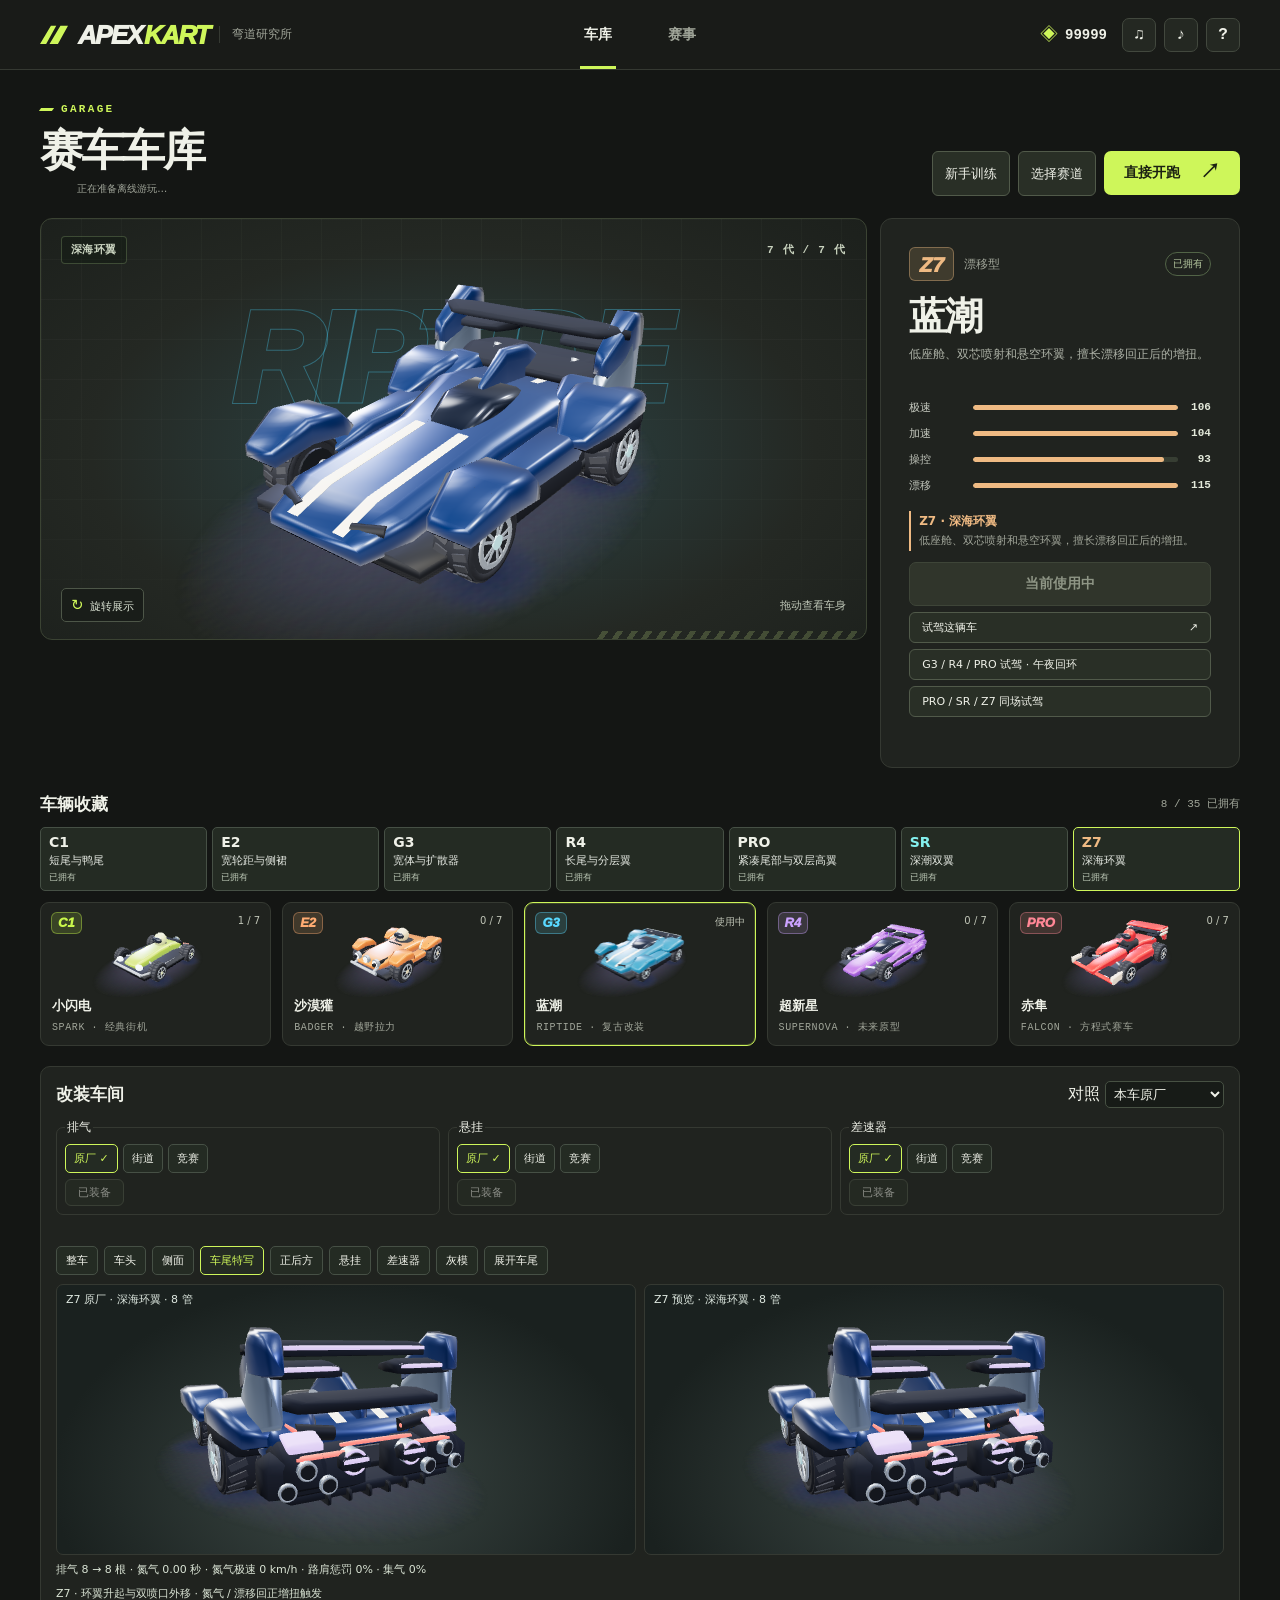
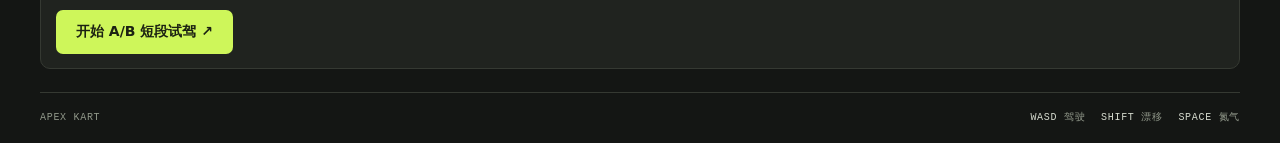
==== commit df9c1936: "Streamline mobile quick drives and race controls" ====
--- a/index.html
+++ b/index.html
@@ -8,15 +8,15 @@
   <meta name="description" content="弯道研究所，原创街机卡丁车游戏。挑选赛车，在六条赛道上漂移、攒氮气，刷新圈速。">
   <title>弯道研究所 · Z7 满金币试玩</title>
   <link rel="manifest" href="manifest.webmanifest">
-  <link rel="stylesheet" href="style.css">
-  <script defer src="kart.js"></script>
-  <script defer src="track-visual.js"></script>
-  <script defer src="scene.js"></script>
-  <script defer src="render.js"></script>
+  <link rel="stylesheet" href="style.css?v=9">
+  <script defer src="kart.js?v=9"></script>
+  <script defer src="track-visual.js?v=9"></script>
+  <script defer src="scene.js?v=9"></script>
+  <script defer src="render.js?v=9"></script>
   <script defer src="music.js"></script>
-  <script defer src="session.js"></script>
-  <script defer src="playtest.js"></script>
-  <script defer src="game.js"></script>
+  <script defer src="session.js?v=9"></script>
+  <script defer src="playtest.js?v=9"></script>
+  <script defer src="game.js?v=9"></script>
 </head>
 <body data-frame-build="after">
   <div id="garage">
@@ -33,7 +33,7 @@
       <section id="garage-page" aria-labelledby="garage-title">
         <div class="section-heading">
           <div><p class="eyebrow"><i></i> GARAGE</p><h1 id="garage-title">赛车车库</h1><p id="offline-status" class="small-note" role="status">正在准备离线游玩…</p></div>
-          <div class="heading-actions"><button class="secondary" id="full-play" hidden>全屏游玩</button><button class="secondary" id="training">新手训练</button><button class="primary heading-action" id="quick-race">选择赛道 <span aria-hidden="true">↗</span></button></div>
+          <div class="heading-actions"><button class="secondary" id="full-play" hidden>全屏游玩</button><button class="secondary" id="training">新手训练</button><button class="secondary" id="quick-race">选择赛道</button><button class="primary heading-action" id="quick-drive" type="button">直接开跑 <span aria-hidden="true">↗</span></button></div>
         </div>
         <div class="showroom">
           <div class="stage" id="stage">
@@ -120,7 +120,7 @@
     </div>
     <div class="touch-controls" aria-label="触屏操作">
       <div class="drive-steering"><button data-key="ArrowLeft" aria-label="向左"><i aria-hidden="true"></i></button><button data-key="ArrowRight" aria-label="向右"><i aria-hidden="true"></i></button></div>
-      <div class="drive-actions"><button data-key="ArrowDown">刹车</button><button data-key="Space">氮气</button><button class="drift-pedal" data-key="ShiftLeft">漂移</button><button class="gas" data-key="ArrowUp">油门</button></div>
+      <div class="drive-actions"><button data-key="ArrowDown">刹车</button><button id="boost-pedal" data-key="Space" aria-label="氮气"><span>氮气</span><small id="boost-pedal-state"></small></button><button class="drift-pedal" data-key="ShiftLeft">漂移</button><button class="gas" data-key="ArrowUp">油门</button></div>
     </div>
   </section>
 
--- a/style.css
+++ b/style.css
@@ -238,3 +238,143 @@
   font-size:13px;
   cursor:pointer;
 }
+
+body[data-race-viewport]{
+  overflow:hidden;
+  overscroll-behavior:none;
+}
+body[data-race-viewport] .race-screen{
+  inset:var(--race-top) auto auto var(--race-left);
+  width:min(100vw,var(--race-width));
+  height:var(--race-height);
+  transform:scale(var(--race-unzoom));
+  transform-origin:top left;
+}
+body[data-race-viewport] dialog{
+  position:fixed;
+  inset:var(--race-center-y) auto auto var(--race-center-x);
+  margin:0;
+  width:min(470px,calc(min(100vw,var(--race-width)) - 24px));
+  max-height:calc(var(--race-height) - 20px);
+  transform:translate(-50%,-50%) scale(var(--race-unzoom));
+}
+body[data-race-viewport] .race-progress{display:none}
+body[data-race-viewport=portrait] .race-top{
+  display:grid;
+  grid-template-columns:minmax(0,1fr) auto auto auto;
+  gap:6px;
+}
+body[data-race-viewport=portrait] .race-tag small{
+  overflow:hidden;
+  white-space:nowrap;
+  text-overflow:ellipsis;
+}
+body[data-race-viewport=portrait] .race-time{
+  position:static;
+  transform:none;
+}
+body[data-race-viewport=portrait] .race-tag b,
+body[data-race-viewport=portrait] .race-time b{font-size:20px}
+body[data-race-viewport=portrait] .race-map{width:84px;height:53px}
+body[data-race-viewport=portrait] .touch-controls>div{gap:5px}
+
+@media(pointer:coarse),(max-width:650px){
+  #garage-page .section-heading{flex-wrap:wrap;align-items:end}
+  #garage-page .heading-actions{display:flex;flex-wrap:wrap;justify-content:start;gap:6px}
+  #quick-drive{order:-1;min-height:44px}
+  #track-page{padding-bottom:calc(86px + env(safe-area-inset-bottom))}
+  .track-footer{
+    position:fixed;
+    z-index:4;
+    bottom:max(8px,env(safe-area-inset-bottom));
+    left:max(12px,env(safe-area-inset-left));
+    right:max(12px,env(safe-area-inset-right));
+    margin:0;
+    padding:8px 10px;
+    box-shadow:0 3px 15px #0009;
+  }
+  .track-footer .primary{min-height:44px;flex:none}
+  .track-footer p{overflow-wrap:anywhere}
+  .touch-controls .drive-actions{
+    display:grid;
+    grid-template-columns:var(--pedal-width) calc(var(--pedal-width) + 12px);
+    align-items:end;
+  }
+  .race-screen[data-throttle=manual] .drive-actions{grid-template-columns:var(--pedal-width) calc(var(--pedal-width) + 12px) var(--pedal-width)}
+  .drive-actions [data-key=ArrowDown]{grid-area:2 / 1}
+  .drive-actions .drift-pedal{grid-area:2 / 2;width:100%}
+  .drive-actions .gas{grid-area:2 / 3}
+  #boost-pedal{
+    grid-area:1 / 1;
+    width:100%;
+    min-height:44px;
+    height:44px;
+    align-content:center;
+    gap:2px;
+    line-height:1;
+  }
+  #boost-pedal small{font-size:9px;color:#cadbea;white-space:nowrap}
+  #boost-pedal[data-state=ready]{border-color:#8ae9ff;color:#b8f1ff;background:#15384c}
+  #boost-pedal[data-state=queued]{border-color:#ffe398;color:#fff0b0;background:#493e23}
+  #boost-pedal[data-state=active]{border-color:#cfff87;color:#e6ffb8;background:#2d4d23}
+  #boost-pedal.held{border-color:#efffba;background:var(--acid);color:#19200f}
+  #boost-pedal.held small{color:#19200f}
+  .race-bottom .speed{background:#0b152192;box-shadow:none;padding:4px 5px}
+  .race-bottom .speed b{font-size:clamp(24px,5vw,31px)}
+  .race-screen[data-throttle=auto] .speed{max-width:calc(var(--pedal-width) + 12px)}
+  .race-screen[data-throttle=auto] .speed span{display:block;margin:0}
+  .race-bottom .speed{pointer-events:none}
+  body[data-race-viewport] dialog[open][data-kind=pause]{
+    display:flex;
+    padding:12px;
+    overflow:hidden;
+  }
+  body[data-race-viewport] dialog[data-kind=pause] #dialog-content{display:flex;flex-direction:column;min-height:0;width:100%}
+  body[data-race-viewport] dialog[data-kind=pause] h2{flex:none;font-size:20px;margin:0 0 6px}
+  .pause-details{min-height:0;overflow:auto;overscroll-behavior:contain}
+  .pause-details .dialog-actions{margin-top:8px}
+  .pause-resume{flex:none;margin-top:7px}
+  .pause-resume .primary{min-height:44px}
+  body[data-race-viewport] .performance-panel{
+    display:grid;
+    grid-template-columns:auto 1fr;
+    gap:2px 9px;
+    margin:5px 0;
+    padding:5px 7px;
+    align-items:center;
+  }
+  body[data-race-viewport] .performance-panel h3{font-size:11px;margin:0}
+  body[data-race-viewport] .performance-panel p{font-size:10px;margin:0}
+  body[data-race-viewport] .performance-panel dl{grid-column:1 / -1;margin:0}
+  body[data-race-viewport] .performance-panel dl div{display:flex;align-items:baseline;gap:5px;border:0;padding:2px 0}
+  body[data-race-viewport] .performance-panel dd{font-size:13px}
+}
+
+body[data-race-viewport=landscape] .race-top{
+  left:50%;
+  right:auto;
+  transform:translateX(-50%);
+  display:flex;
+  width:max-content;
+  max-width:calc(100% - 30px);
+  padding-left:8px;
+  gap:9px;
+  border-radius:8px;
+  background:#111b2dc2;
+  align-items:center;
+}
+body[data-race-viewport=landscape] .race-top .race-tag,
+body[data-race-viewport=landscape] .race-top .race-time{
+  position:static;
+  transform:none;
+  padding:2px;
+  border:0;
+  box-shadow:none;
+  background:none;
+  white-space:nowrap;
+}
+body[data-race-viewport=landscape] .race-top small{display:none}
+body[data-race-viewport=landscape] .race-top b{font-size:17px}
+body[data-race-viewport=landscape] .race-top .position{margin:0}
+body[data-race-viewport=landscape] .race-map{width:88px;height:52px}
+body[data-race-viewport=landscape] .race-message{top:60%;font-size:clamp(13px,2.6vw,18px)}
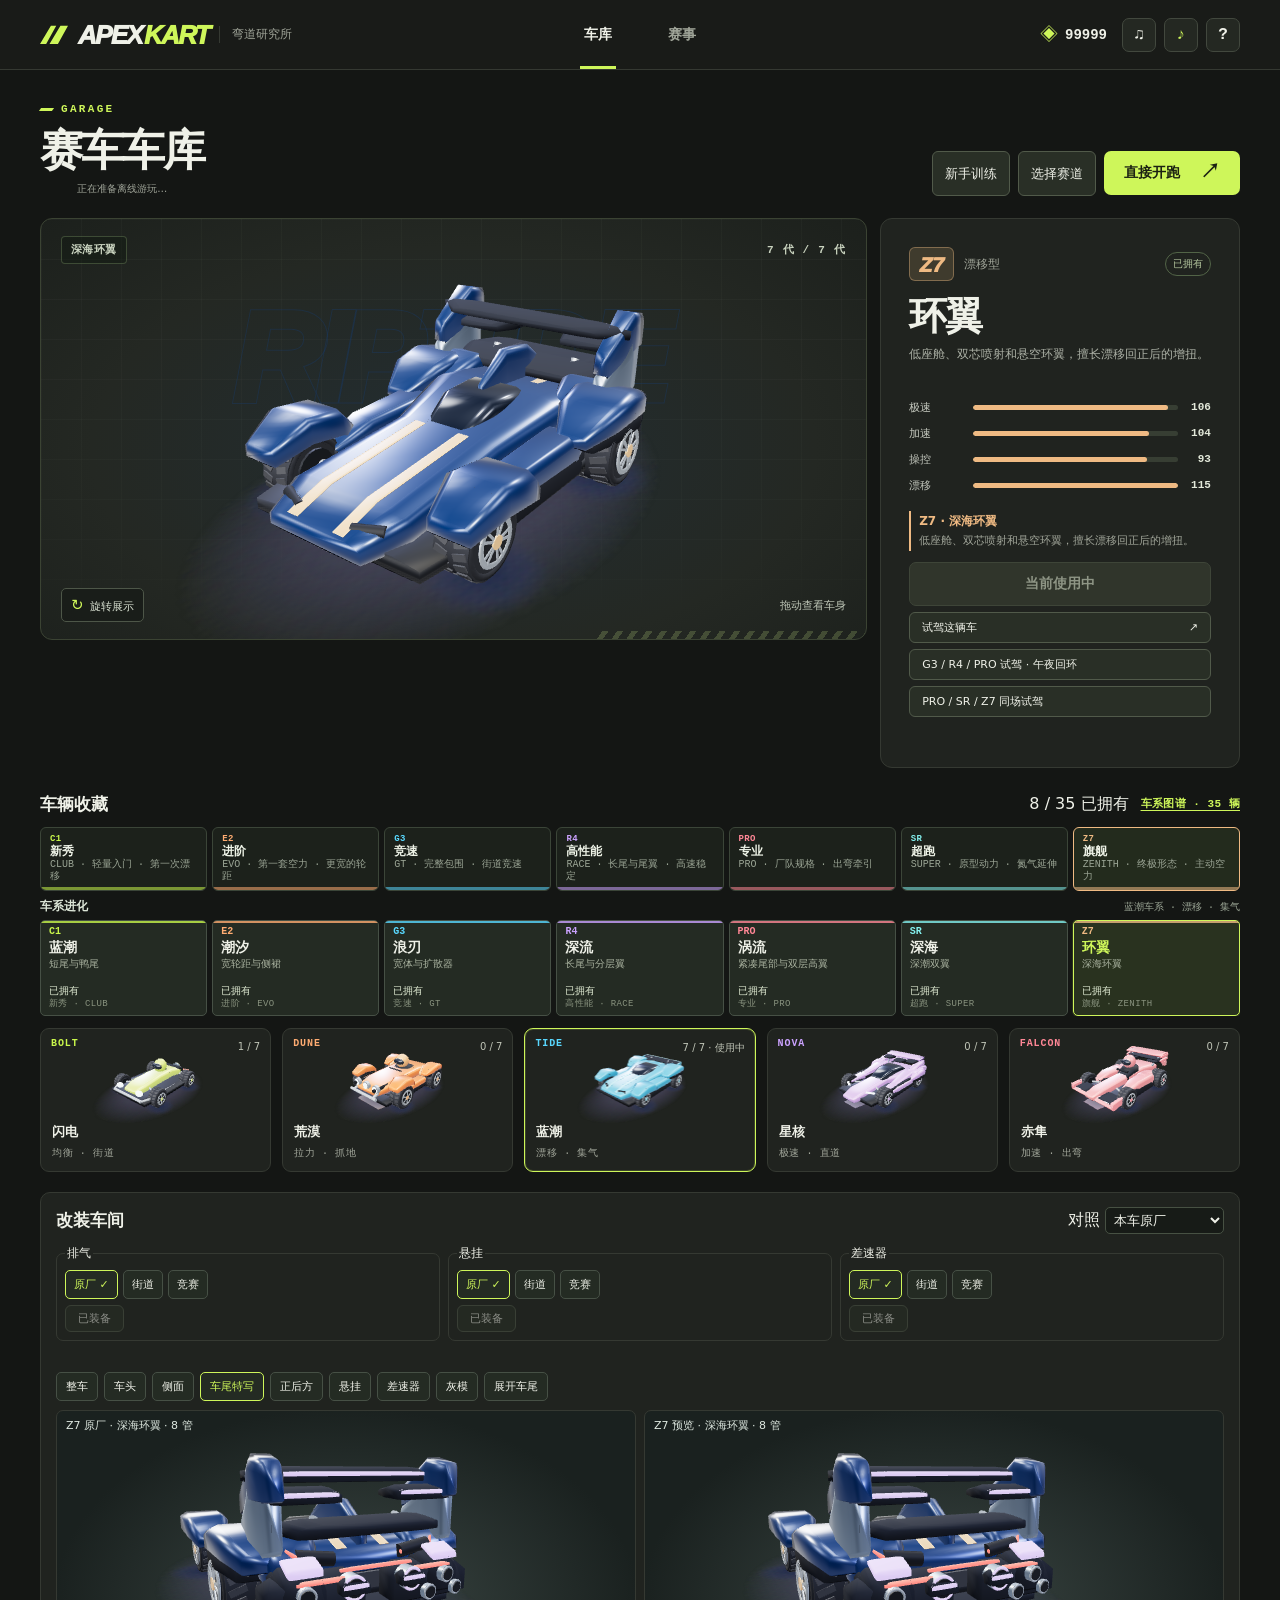
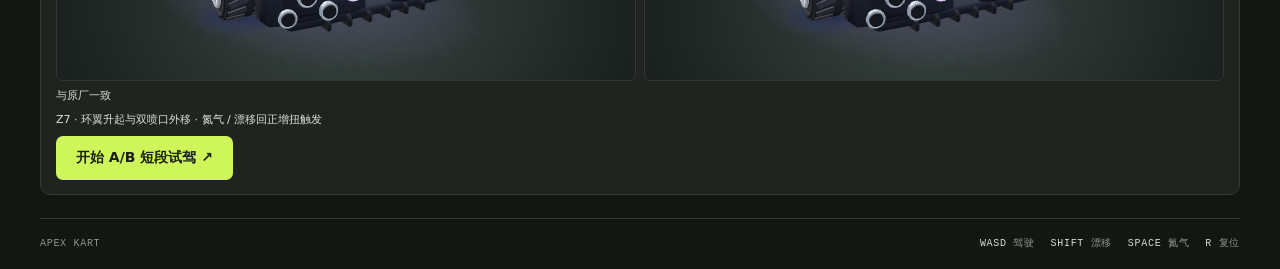
==== commit da625da6: "APEX 2.0: C1-Z7 car system, gesture steering, Zootopia track (v14)" ====
--- a/index.html
+++ b/index.html
@@ -5,18 +5,22 @@
   <meta name="viewport" content="width=device-width,initial-scale=1,viewport-fit=cover">
   <meta name="theme-color" content="#141614">
   <meta name="apple-mobile-web-app-capable" content="yes">
-  <meta name="description" content="弯道研究所，原创街机卡丁车游戏。挑选赛车，在六条赛道上漂移、攒氮气，刷新圈速。">
-  <title>弯道研究所 · Z7 满金币试玩</title>
+  <meta name="mobile-web-app-capable" content="yes">
+  <meta name="description" content="弯道研究所，原创街机卡丁车游戏。挑选赛车，在七条赛道上漂移、攒氮气，刷新圈速。">
+  <title>弯道研究所 · 动物城热力追踪 · Z7 试玩</title>
+  <link rel="icon" href="favicon.ico" sizes="any">
+  <link rel="icon" href="favicon.svg" type="image/svg+xml">
+  <link rel="apple-touch-icon" href="icon-192.png">
   <link rel="manifest" href="manifest.webmanifest">
-  <link rel="stylesheet" href="style.css?v=9">
-  <script defer src="kart.js?v=9"></script>
-  <script defer src="track-visual.js?v=9"></script>
-  <script defer src="scene.js?v=9"></script>
-  <script defer src="render.js?v=9"></script>
+  <link rel="stylesheet" href="style.css?v=14">
+  <script defer src="kart.js?v=14"></script>
+  <script defer src="track-visual.js?v=14"></script>
+  <script defer src="scene.js?v=14"></script>
+  <script defer src="render.js?v=14"></script>
   <script defer src="music.js"></script>
-  <script defer src="session.js?v=9"></script>
-  <script defer src="playtest.js?v=9"></script>
-  <script defer src="game.js?v=9"></script>
+  <script defer src="session.js?v=14"></script>
+  <script defer src="playtest.js?v=14"></script>
+  <script defer src="game.js?v=14"></script>
 </head>
 <body data-frame-build="after">
   <div id="garage">
@@ -55,7 +59,9 @@
             <p id="garage-note" class="small-note" aria-live="polite"></p>
           </article>
         </div>
-        <div class="collection-heading"><h2>车辆收藏</h2><span id="collection-count">1 / 35 已拥有</span></div>
+        <div class="collection-heading"><h2>车辆收藏</h2><div class="collection-tools"><span id="collection-count">1 / 35 已拥有</span><button id="collection-all" class="text-btn" type="button">车系图谱 · 35 辆</button></div></div>
+        <div id="class-ladder" class="class-ladder" aria-label="C1 到 Z7 车辆等级"></div>
+        <div class="generation-heading"><span>车系进化</span><small id="generation-note"></small></div>
         <div id="generations" class="generations" aria-label="车系代际" hidden></div>
         <div class="car-grid" id="car-grid" aria-label="车型列表"></div>
         <section class="workshop" aria-labelledby="workshop-title">
@@ -90,7 +96,7 @@
         <div id="track-grid" class="track-grid" aria-label="赛道列表"></div>
         <div class="track-footer"><div><b id="track-selected"></b><p id="track-record"></p></div><button class="primary" id="start-race">发车 <span aria-hidden="true">→</span></button></div>
       </section>
-      <footer class="footer"><span>APEX KART</span><span><kbd>WASD</kbd> 驾驶 <kbd>SHIFT</kbd> 漂移 <kbd>SPACE</kbd> 氮气</span></footer>
+      <footer class="footer"><span>APEX KART</span><span><kbd>WASD</kbd> 驾驶 <kbd>SHIFT</kbd> 漂移 <kbd>SPACE</kbd> 氮气 <kbd>R</kbd> 复位</span></footer>
     </main>
   </div>
 
@@ -111,6 +117,10 @@
       <canvas id="race-map" class="race-map" aria-label="赛道小地图"></canvas>
       <div id="countdown" class="countdown"></div>
       <div id="race-message" class="race-message" aria-live="polite"></div>
+      <div id="gesture-pad" class="gesture-pad" aria-hidden="true">
+        <div class="gesture-track"><i id="gesture-knob"></i></div>
+        <span id="gesture-hint">滑动转向</span>
+      </div>
       <div class="race-bottom">
         <div class="nitro"><div><b>氮气</b><span id="tanks">◇ ◇</span></div><div class="nitro-track"><div id="nitro-bar"></div></div><span class="nitro-hint" id="nitro-hint">按住 Shift + 转向蓄气</span>
           <div class="wake-hud" id="wake-hud" hidden><span id="wake-label"></span><div class="wake-meter" role="meter" aria-label="尾流蓄势" aria-valuemin="0" aria-valuemax="100" aria-valuenow="0" id="wake-meter"><i></i></div></div>
--- a/style.css
+++ b/style.css
@@ -3,12 +3,12 @@
 .shell{padding:31px 0 0}.section-heading{display:flex;align-items:end;justify-content:space-between;gap:12px;margin-bottom:22px}.eyebrow{color:var(--acid);font:700 11px/1.5 var(--mono);letter-spacing:.21em;display:flex;align-items:center;gap:8px;margin-bottom:8px}.eyebrow i{display:block;width:13px;height:3px;transform:skewX(-35deg);background:currentColor}.section-heading h1{font-size:clamp(28px,4vw,43px);line-height:1.13;letter-spacing:-.045em}.primary{min-height:44px;padding:0 19px;border:1px solid transparent;border-radius:7px;background:var(--acid);color:#1b2112;font-weight:800;font-size:14px;display:inline-flex;align-items:center;justify-content:center;gap:20px;white-space:nowrap}.primary:hover:not(:disabled){background:#e3ff92}.primary span{font:700 20px/1 var(--mono)}.primary:disabled{color:#8e9585;background:#30352b;border-color:#3e4538}.heading-action{margin-bottom:1px}
 .showroom{display:grid;grid-template-columns:minmax(0,1fr) minmax(255px,30%);gap:13px}.stage{--car-color:#c9f74b;isolation:isolate;position:relative;min-width:0;height:clamp(334px,33vw,442px);overflow:hidden;border:1px solid #3b4333;border-radius:12px;background:radial-gradient(ellipse at 50% 55%,color-mix(in srgb,var(--car-color) 17%,#252a25),#242823 62%,#1c201c 100%);transition:background .2s}.stage-grid{position:absolute;inset:0;background-image:linear-gradient(#d3e4c50c 1px,transparent 1px),linear-gradient(90deg,#d3e4c50c 1px,transparent 1px);background-size:40px 40px;mask-image:linear-gradient(#000b,#0006 78%,transparent)}.stage:after{content:'';position:absolute;bottom:0;right:0;width:33%;height:8px;background:repeating-linear-gradient(125deg,transparent 0 7px,#d6f68e31 7px 12px);pointer-events:none}.hero-code{position:absolute;top:18%;width:100%;text-align:center;font:italic 1000 clamp(58px,10vw,145px)/1 Arial,sans-serif;letter-spacing:-.085em;color:transparent;-webkit-text-stroke:1px color-mix(in srgb,var(--car-color) 34%,transparent);white-space:nowrap;transform:translateX(-1%);pointer-events:none}.hero-code.long{font-size:clamp(45px,7.8vw,108px)}#hero-car{width:100%;height:100%;position:absolute;inset:0;touch-action:pan-y;cursor:grab}#hero-car:active{cursor:grabbing}.stage-top,.stage-bottom{display:flex;justify-content:space-between;position:absolute;left:20px;right:20px;pointer-events:none;align-items:center}.stage-top{top:17px;color:#c9d3bf;font:600 11px/1.3 var(--mono);letter-spacing:.11em}.stage-top span:first-child{padding:6px 9px;border:1px solid #c8f1a036;border-radius:4px;background:#111a1166;letter-spacing:.04em}.stage-bottom{bottom:17px}.turn-btn{pointer-events:auto;padding:7px 9px;border:1px solid #4d5648;border-radius:5px;background:#171b17c9;color:#d8e0d1;font-size:11px}.turn-btn span{display:inline-block;margin-right:3px;color:var(--acid);font-size:15px}.turn-btn[aria-pressed=true]{border-color:var(--acid)}.drag-tip{font-size:11px;color:#bbc3b4}
 .spec{border:1px solid var(--line);border-radius:12px;background:var(--panel);padding:clamp(17px,2.2vw,29px);display:flex;flex-direction:column;min-width:0}.spec-top{display:flex;align-items:center;gap:10px;font-size:12px;color:var(--dim);white-space:nowrap}.rank{display:grid;place-items:center;width:37px;height:34px;border-radius:6px;background:color-mix(in srgb,var(--tier,var(--acid)) 14%,#22261f);color:var(--tier,var(--acid));border:1px solid color-mix(in srgb,var(--tier,var(--acid)) 38%,transparent);font:italic 1000 23px/1 Arial,sans-serif}.owned{margin-left:auto;font-size:10px;color:#b2c49c;border:1px solid #526447;border-radius:20px;padding:4px 7px}.owned.locked{color:#bdb4a1;border-color:#534e43}.spec h2{font-size:clamp(25px,3vw,40px);line-height:1.15;letter-spacing:-.05em;margin:13px 0 7px}.description{font-size:12px;line-height:1.65;color:#acb1a6;min-height:39px}.stats{display:grid;gap:11px;margin:16px 0 18px}.stats>div{display:grid;grid-template-columns:55px 1fr 24px;align-items:center;gap:9px;font-size:11px;color:#c4c8be}.stats dd:last-child{justify-self:end;font:600 11px/1 var(--mono);color:#e3e9da}.stat-bar{height:5px;border-radius:5px;background:#373e33;overflow:hidden}.stat-bar i{display:block;height:100%;border-radius:5px;background:var(--tier,var(--acid))}.equip{width:100%;margin-top:auto}.small-note{min-height:14px;margin-top:8px;text-align:center;font-size:10px;color:var(--dim)}
-.collection-heading{display:flex;justify-content:space-between;align-items:center;margin:25px 0 11px}.collection-heading h2{font-size:17px}.collection-heading>span{font:11px/1 var(--mono);color:var(--dim)}.car-grid,.track-grid{display:grid;grid-template-columns:repeat(4,minmax(0,1fr));gap:11px}.car-card{position:relative;min-width:0;text-align:left;border:1px solid var(--line);border-radius:9px;overflow:hidden;background:#20231f;padding:0 11px 11px}.car-card:hover,.track-card:hover{border-color:#a3b180}.car-card[aria-pressed=true],.track-card[aria-pressed=true]{border-color:var(--acid);box-shadow:inset 0 0 0 1px #cef65a29}.car-card canvas{display:block;width:100%;height:94px}.car-card .rank{position:absolute;top:9px;left:10px;width:24px;height:22px;font-size:15px}.car-card .card-state{position:absolute;top:12px;right:10px;color:#c0c5b7;font-size:10px}.car-card strong{display:block;font-size:13px}.car-card small{font:10px/1 var(--mono);color:var(--dim);letter-spacing:.06em}.footer{display:flex;justify-content:space-between;gap:8px;padding:17px 0;margin-top:23px;border-top:1px solid var(--line);color:#909789;font:10px/1.65 var(--mono);letter-spacing:.07em}.footer kbd{color:#d6dbcf;margin-left:9px}
+.collection-heading{display:flex;justify-content:space-between;align-items:center;margin:25px 0 11px}.collection-heading h2{font-size:17px}.collection-heading>span{font:11px/1 var(--mono);color:var(--dim)}.car-grid,.track-grid{display:grid;grid-template-columns:repeat(4,minmax(0,1fr));gap:11px}.car-card{position:relative;min-width:0;text-align:left;border:1px solid var(--line);border-radius:9px;overflow:hidden;background:#20231f;padding:0 11px 11px}.car-card:hover,.track-card:hover{border-color:#a3b180}.car-card[aria-pressed=true],.track-card[aria-pressed=true]{border-color:var(--acid);box-shadow:inset 0 0 0 1px #cef65a29}.car-card canvas{display:block;width:100%;height:94px}.car-card .rank{position:absolute;top:9px;left:10px;width:24px;height:22px;font-size:15px}.car-card .family-code{position:absolute;top:10px;left:10px;font:800 10px/1 var(--mono);color:var(--tier);letter-spacing:.09em}.car-card .card-state{position:absolute;top:12px;right:10px;color:#c0c5b7;font-size:10px}.car-card strong{display:block;font-size:13px}.car-card small{font:10px/1 var(--mono);color:var(--dim);letter-spacing:.06em}.footer{display:flex;justify-content:space-between;gap:8px;padding:17px 0;margin-top:23px;border-top:1px solid var(--line);color:#909789;font:10px/1.65 var(--mono);letter-spacing:.07em}.footer kbd{color:#d6dbcf;margin-left:9px}
 .equipped{font-size:12px;color:var(--dim)}.mode-picker{display:flex;gap:8px;margin:0 0 17px}.mode-picker button{display:flex;align-items:center;gap:13px;padding:10px 14px;border:1px solid var(--line);border-radius:7px;background:var(--panel);font-size:13px}.mode-picker button[aria-pressed=true]{border-color:#a4bc61;color:var(--acid)}.mode-picker span{font-size:11px;color:var(--dim)}.track-grid{grid-template-columns:repeat(3,minmax(0,1fr))}.track-card{text-align:left;padding:0;background:var(--panel);border:1px solid var(--line);border-radius:10px;overflow:hidden;min-width:0}.track-card canvas{width:100%;height:clamp(130px,19vw,250px);display:block}.track-card>div{padding:14px;display:flex;align-items:center;justify-content:space-between;gap:6px}.track-card strong{font-size:17px}.track-card small{display:block;color:var(--dim);font:10px/1.5 var(--mono);margin-top:3px}.difficulty{border:1px solid var(--line);color:var(--track);font-size:11px;padding:4px 6px;border-radius:4px;white-space:nowrap}.track-footer{display:flex;align-items:center;justify-content:space-between;margin-top:15px;padding:14px 16px;background:var(--panel);border:1px solid var(--line);border-radius:9px}.track-footer p{font-size:11px;color:var(--dim);margin-top:5px}
 .race-screen{position:fixed;inset:0;overflow:hidden;background:#141a22;user-select:none;touch-action:none}.race-screen>canvas{width:100%;height:100%;display:block}.hud{position:absolute;inset:0;pointer-events:none;font-variant-numeric:tabular-nums}.race-top,.race-bottom{position:absolute;left:clamp(12px,3vw,36px);right:clamp(12px,3vw,36px);display:flex;align-items:start;justify-content:space-between;gap:8px}.race-top{top:max(16px,env(safe-area-inset-top))}.race-bottom{bottom:max(24px,env(safe-area-inset-bottom));align-items:end}.race-tag,.race-time,.nitro,.speed{padding:8px 13px;border:1px solid #ffffff42;border-radius:8px;background:#161b20d9;box-shadow:0 3px 14px #1114}.race-tag small,.race-time small{display:block;color:#dbdfdb;font-size:10px}.race-tag b,.race-time b,.speed b{font:italic 1000 clamp(20px,4vw,34px)/1.1 Arial,sans-serif}.race-tag span,.speed span{margin-left:5px;font:600 10px/1 var(--mono);color:#dce4d5}.race-time{text-align:center;position:absolute;left:50%;transform:translateX(-50%)}.position{margin-left:auto;text-align:right}.race-pause{pointer-events:auto;background:#161b20e0;border-color:#ffffff42;width:38px;height:38px}.race-progress{position:absolute;top:max(82px,calc(env(safe-area-inset-top) + 70px));left:50%;transform:translateX(-50%);height:4px;width:min(180px,25vw);border-radius:3px;background:#181b22b8}.race-progress>div,.nitro-track>div{height:100%;border-radius:3px;width:0;background:var(--acid)}.countdown{position:absolute;top:36%;width:100%;text-align:center;color:var(--acid);text-shadow:0 3px 1px #232615,0 8px 20px #000b;font:italic 1000 clamp(64px,16vw,160px)/1 Arial,sans-serif}.race-message{position:absolute;top:59%;width:100%;text-align:center;font:900 clamp(15px,3vw,26px)/1 var(--sans);color:#ffedaa;text-shadow:1px 2px 3px #111,0 0 10px #111}.nitro{width:clamp(155px,23vw,248px)}.nitro>div:first-child{display:flex;align-items:center;justify-content:space-between;font-size:12px}.nitro>div:first-child span{font:700 16px/1 var(--mono);color:var(--acid);letter-spacing:.05em}.nitro-track{height:6px;background:#505752;border-radius:3px;margin:6px 0}.nitro-hint{color:#c3ccbf;font-size:10px}.speed b{font-size:clamp(29px,6vw,56px);color:var(--acid)}.touch-controls{display:none;position:absolute;left:10px;right:10px;bottom:max(10px,env(safe-area-inset-bottom));justify-content:space-between;gap:5px}.touch-controls>div{display:flex;gap:5px}.touch-controls button{touch-action:none;width:clamp(36px,10.6vw,59px);height:clamp(42px,12vw,63px);padding:0;border:1px solid #ffffff6b;border-radius:8px;background:#1d2223d9;color:#fff;font-size:11px;font-weight:800}.touch-controls button.gas,.touch-controls button.held{background:var(--acid);color:#1b2112}
 dialog{width:min(470px,calc(100% - 28px));max-height:calc(100% - 28px);color:var(--paper);background:#20241f;border:1px solid #58634d;border-radius:12px;padding:25px;box-shadow:0 20px 100px #000a}dialog::backdrop{background:#080c0ac4;backdrop-filter:blur(5px)}dialog h2{font-size:26px;margin:5px 0 13px}dialog p{color:#bfc6b9;font-size:13px;line-height:1.6}dialog dl{margin:13px 0;display:grid;gap:9px}dialog dl div{display:flex;gap:8px;justify-content:space-between;border-bottom:1px solid var(--line);padding-bottom:7px;font-size:13px}dialog dl dd{color:var(--acid);font:700 13px var(--mono)}.dialog-actions{display:flex;flex-wrap:wrap;justify-content:end;gap:7px;margin-top:19px}.secondary{min-height:42px;padding:0 12px;border:1px solid #515a4a;background:#292f26;border-radius:6px;font-size:13px}.secondary:hover{border-color:var(--acid)}.toast{color:#ffb47f!important}
 @media(max-width:900px){.header-inner,.shell{width:calc(100% - 40px)}.header-inner{gap:12px}.brand-cn{display:none}.stage{height:350px}.spec{padding:16px}.hero-code{top:22%}}
-@media(max-width:650px){.masthead{height:54px}.header-inner,.shell{width:calc(100% - 24px)}.brand{gap:3px}.brand b{font-size:18px;letter-spacing:-1px}.brand-mark{width:19px;height:18px}.header-inner{gap:3px}.header-inner nav{gap:1px}.nav-tab{padding:0 8px;font-size:12px}.nav-tab.active:after{left:7px;right:7px}.account{gap:4px}.credit{gap:3px;margin-right:2px;font-size:11px}.credit i{font-size:14px}.icon-btn{width:27px;height:27px;font-size:13px}.shell{padding-top:20px}.section-heading{margin-bottom:13px}.primary{padding:0 11px;gap:8px;min-height:38px;font-size:12px}.showroom{grid-template-columns:1fr;gap:8px}.stage{height:clamp(242px,68vw,365px)}.stage-top,.stage-bottom{left:11px;right:11px}.stage-top{top:11px}.stage-bottom{bottom:11px}.hero-code{font-size:16vw;top:24%}.hero-code.long{font-size:11vw}.spec{padding:13px}.spec h2{margin:8px 0 4px}.description{min-height:0}.stats{margin:12px 0;gap:8px}.small-note{margin-top:5px;min-height:12px}.collection-heading{margin-top:18px}.car-grid{grid-template-columns:repeat(2,minmax(0,1fr));gap:7px}.car-card canvas{height:80px}.track-grid{grid-template-columns:1fr;gap:7px}.track-card{display:grid;grid-template-columns:38% minmax(0,1fr);align-items:stretch}.track-card canvas{height:92px}.track-card>div{padding:8px}.track-card strong{font-size:14px}.track-card small{font-size:9px}.mode-picker button{gap:8px;padding:8px;font-size:12px}.mode-picker span,.equipped{font-size:10px}.footer{letter-spacing:0}}
+@media(max-width:650px){.masthead{height:54px}.header-inner,.shell{width:calc(100% - 24px)}.brand{gap:3px}.brand b{font-size:18px;letter-spacing:-1px}.brand-mark{width:19px;height:18px}.header-inner{gap:3px}.header-inner nav{gap:1px}.nav-tab{padding:0 8px;font-size:12px}.nav-tab.active:after{left:7px;right:7px}.account{gap:4px}.credit{gap:3px;margin-right:2px;font-size:11px}.credit i{font-size:14px}.icon-btn{width:32px;height:32px;font-size:13px}.shell{padding-top:20px}.section-heading{margin-bottom:13px}.primary{padding:0 11px;gap:8px;min-height:38px;font-size:12px}.showroom{grid-template-columns:1fr;gap:8px}.stage{height:clamp(242px,68vw,365px)}.stage-top,.stage-bottom{left:11px;right:11px}.stage-top{top:11px}.stage-bottom{bottom:11px}.hero-code{font-size:16vw;top:24%}.hero-code.long{font-size:11vw}.spec{padding:13px}.spec h2{margin:8px 0 4px}.description{min-height:0}.stats{margin:12px 0;gap:8px}.small-note{margin-top:5px;min-height:12px}.collection-heading{margin-top:18px}.car-grid{grid-template-columns:repeat(2,minmax(0,1fr));gap:7px}.car-card canvas{height:80px}.track-grid{grid-template-columns:1fr;gap:7px}.track-card{display:grid;grid-template-columns:38% minmax(0,1fr);align-items:stretch}.track-card canvas{height:92px}.track-card>div{padding:8px}.track-card strong{font-size:14px}.track-card small{font-size:9px}.mode-picker button{gap:8px;padding:8px;font-size:12px}.mode-picker span,.equipped{font-size:10px}.footer{letter-spacing:0}}
 @media(pointer:coarse),(max-width:650px){.touch-controls{display:flex}.race-bottom{bottom:max(72px,calc(env(safe-area-inset-bottom) + 66px))}}
 @media(prefers-reduced-motion:reduce){*,*:before,*:after{scroll-behavior:auto!important;transition:none!important}}
 .rank{width:auto;min-width:45px;padding:0 6px;font-size:21px}.car-card .rank{width:auto;min-width:29px;font-size:13px}.car-grid{grid-template-columns:repeat(5,minmax(0,1fr))}.track-card small{font:11px/1.5 var(--sans)}
@@ -35,7 +35,7 @@
 .music-picker select{width:100%;padding:10px;border:1px solid #66716a;border-radius:6px;background:#252b27;color:#f2f4ec;font:inherit}
 .music-import{display:grid;gap:5px;font-size:12px;color:#d5ddd3}
 .music-import input{font:inherit;max-width:100%}
-@media(max-width:500px){.account{gap:4px}.account .icon-btn{width:30px;height:30px}}
+@media(max-width:500px){.account{gap:2px}.account .credit{margin-right:0}.account .icon-btn{width:34px;height:34px}}
 .generations button{flex:1;min-width:100px;display:grid;gap:3px;text-align:left}
 .generations button b{font-size:14px}.generations button span{color:#e5e9e2}.generations button small{color:#b8c4b2}
 .generations button b{color:var(--generation-color,inherit)}
@@ -378,3 +378,65 @@
 body[data-race-viewport=landscape] .race-top .position{margin:0}
 body[data-race-viewport=landscape] .race-map{width:88px;height:52px}
 body[data-race-viewport=landscape] .race-message{top:60%;font-size:clamp(13px,2.6vw,18px)}
+
+/* Touch drag steering: hide the fallback arrows and show a small analog pad. */
+.gesture-pad{display:none;position:absolute;left:50%;bottom:calc(var(--drive-bottom,12px) + 7px);transform:translateX(-50%);
+  width:clamp(104px,27vw,150px);height:46px;z-index:3;padding:5px 9px 4px;border:1px solid #9fd8ee66;border-radius:11px;
+  background:#0b1728d9;box-shadow:0 3px 12px #0007;pointer-events:none;flex-direction:column;align-items:stretch;gap:3px;
+  transition:border-color .15s,box-shadow .15s}
+.race-screen[data-steer=drag] .gesture-pad{display:flex}
+.race-screen[data-steer=drag] .drive-steering{display:none}
+.gesture-track{position:relative;height:16px;border-radius:8px;background:#ffffff14;overflow:hidden}
+.gesture-track:before{content:'';position:absolute;left:50%;top:3px;width:1px;height:10px;background:#ffffff42}
+.gesture-track i{position:absolute;left:var(--steer-left,50%);top:2px;width:22px;height:12px;margin-left:-11px;border-radius:6px;
+  background:linear-gradient(180deg,#d9ff8a,#a9d63d);box-shadow:0 0 8px #c9f74b66;transition:background .12s}
+.gesture-pad span{font:700 9px/1 var(--mono);color:#c8d8e4;text-align:center;letter-spacing:.08em}
+.race-screen[data-steer=drag].gesture-active .gesture-pad{border-color:#d9ff8a;box-shadow:0 0 16px #c9f74b55}
+.race-screen[data-steer=drag].gesture-active .gesture-track i{background:#eaffb0}
+
+/* APEX 2.0 car system: class ladder + family evolution timeline */
+.collection-tools{display:flex;align-items:center;gap:12px;flex-wrap:wrap}
+.text-btn{padding:0;border:0;background:none;color:var(--acid);font:700 11px/1.4 var(--mono);letter-spacing:.04em;text-decoration:underline;text-underline-offset:3px;cursor:pointer}
+.class-ladder{display:grid;grid-template-columns:repeat(7,minmax(0,1fr));gap:5px;margin:10px 0 5px;position:relative}
+.class-step{position:relative;display:flex;flex-direction:column;align-items:flex-start;gap:1px;padding:7px 9px 6px;border:1px solid #3b4538;border-radius:6px;background:#1c211b;text-align:left;overflow:hidden}
+.class-step:after{content:'';position:absolute;left:0;right:0;bottom:0;height:3px;background:var(--tier);opacity:.55}
+.class-step[aria-current=true]{border-color:var(--tier);background:#232b1d}
+.class-step b{font:800 12px/1.1 var(--sans);color:#eef3e7}
+.class-step span{font:800 9px/1 var(--mono);color:var(--tier);letter-spacing:.04em}
+.class-step small{font:10px/1.25 var(--mono);color:#9aa494}
+.generation-heading{display:flex;align-items:baseline;justify-content:space-between;gap:8px;margin:9px 0 6px;color:#dce5d7;font:700 12px/1 var(--sans)}
+.generation-heading small{font:10px/1.3 var(--mono);color:#9aa494;text-align:right}
+.generations{display:grid;grid-template-columns:repeat(7,minmax(0,1fr));gap:5px;margin:0 0 12px;overflow:auto;scrollbar-width:thin;flex-wrap:nowrap}
+.generation-card{min-width:0;display:flex;flex-direction:column;align-items:flex-start;gap:3px;padding:8px;border:1px solid #3b4538;border-radius:7px;background:#20251d;text-align:left;position:relative;overflow:hidden}
+.generation-card:before{content:'';position:absolute;top:0;left:0;right:0;height:2px;background:var(--gen-color);opacity:.8}
+.generation-card[aria-pressed=true]{border-color:var(--gen-color);background:#29321f;box-shadow:0 0 0 1px #c9f74b22}
+.generation-card .gen-tier{font:800 10px/1 var(--mono);color:var(--gen-color)}
+.generation-card b{font:800 13px/1.1 var(--sans);color:#f2f5ec;white-space:nowrap;overflow:hidden;text-overflow:ellipsis;max-width:100%}
+.generation-card .gen-title{font:10px/1.25 var(--sans);color:#aab3a0;min-height:25px}
+.generation-card .gen-meta{font:10px/1 var(--mono);color:#dce7cf;margin-top:1px}
+.generation-card .gen-class{font:9px/1 var(--mono);color:#89937f;letter-spacing:.04em}
+.generation-card:disabled{opacity:.6}
+.car-matrix{overflow:auto;max-height:min(66vh,560px);border:1px solid var(--line);border-radius:7px;margin:8px 0}
+dialog[data-kind=garage-matrix]{width:min(1120px,calc(100% - 36px))}
+dialog[data-kind=garage-matrix] .car-matrix{max-height:min(62vh,600px)}
+.car-matrix table{border-collapse:collapse;min-width:760px;width:100%}
+.car-matrix th,.car-matrix td{padding:5px;border-bottom:1px solid #2b3328;vertical-align:stretch}
+.car-matrix th{position:sticky;left:0;z-index:1;background:#20241f;text-align:left;min-width:72px}
+.car-matrix th b{display:block;font-size:13px;color:#f1f5ea}
+.car-matrix th small{font:9px/1.4 var(--mono);color:#8f9a86}
+.matrix-car{width:100%;min-height:52px;display:flex;flex-direction:column;align-items:flex-start;gap:2px;padding:6px;border:1px solid #3b4538;border-radius:6px;background:#1b201a;border-left:3px solid var(--tier-color);text-align:left}
+.matrix-car:hover{border-color:var(--tier-color)}
+.matrix-car b{font-size:11px;color:#f0f4eb;white-space:nowrap}
+.matrix-car small{font:9px/1.2 var(--mono);color:#9aa494}
+.matrix-car span{font:800 9px/1 var(--mono);color:var(--tier-color)}
+.matrix-car.locked{opacity:.82}
+@media(max-width:650px){
+  .class-ladder{display:flex;overflow-x:auto;padding-bottom:3px}
+  .class-step{flex:0 0 86px}
+  .class-step small{display:none}
+  .generations{display:flex;flex-wrap:nowrap;overflow-x:auto;padding-bottom:4px}
+  .generation-card{flex:0 0 112px}
+  .collection-tools{gap:8px}
+}
+
+
